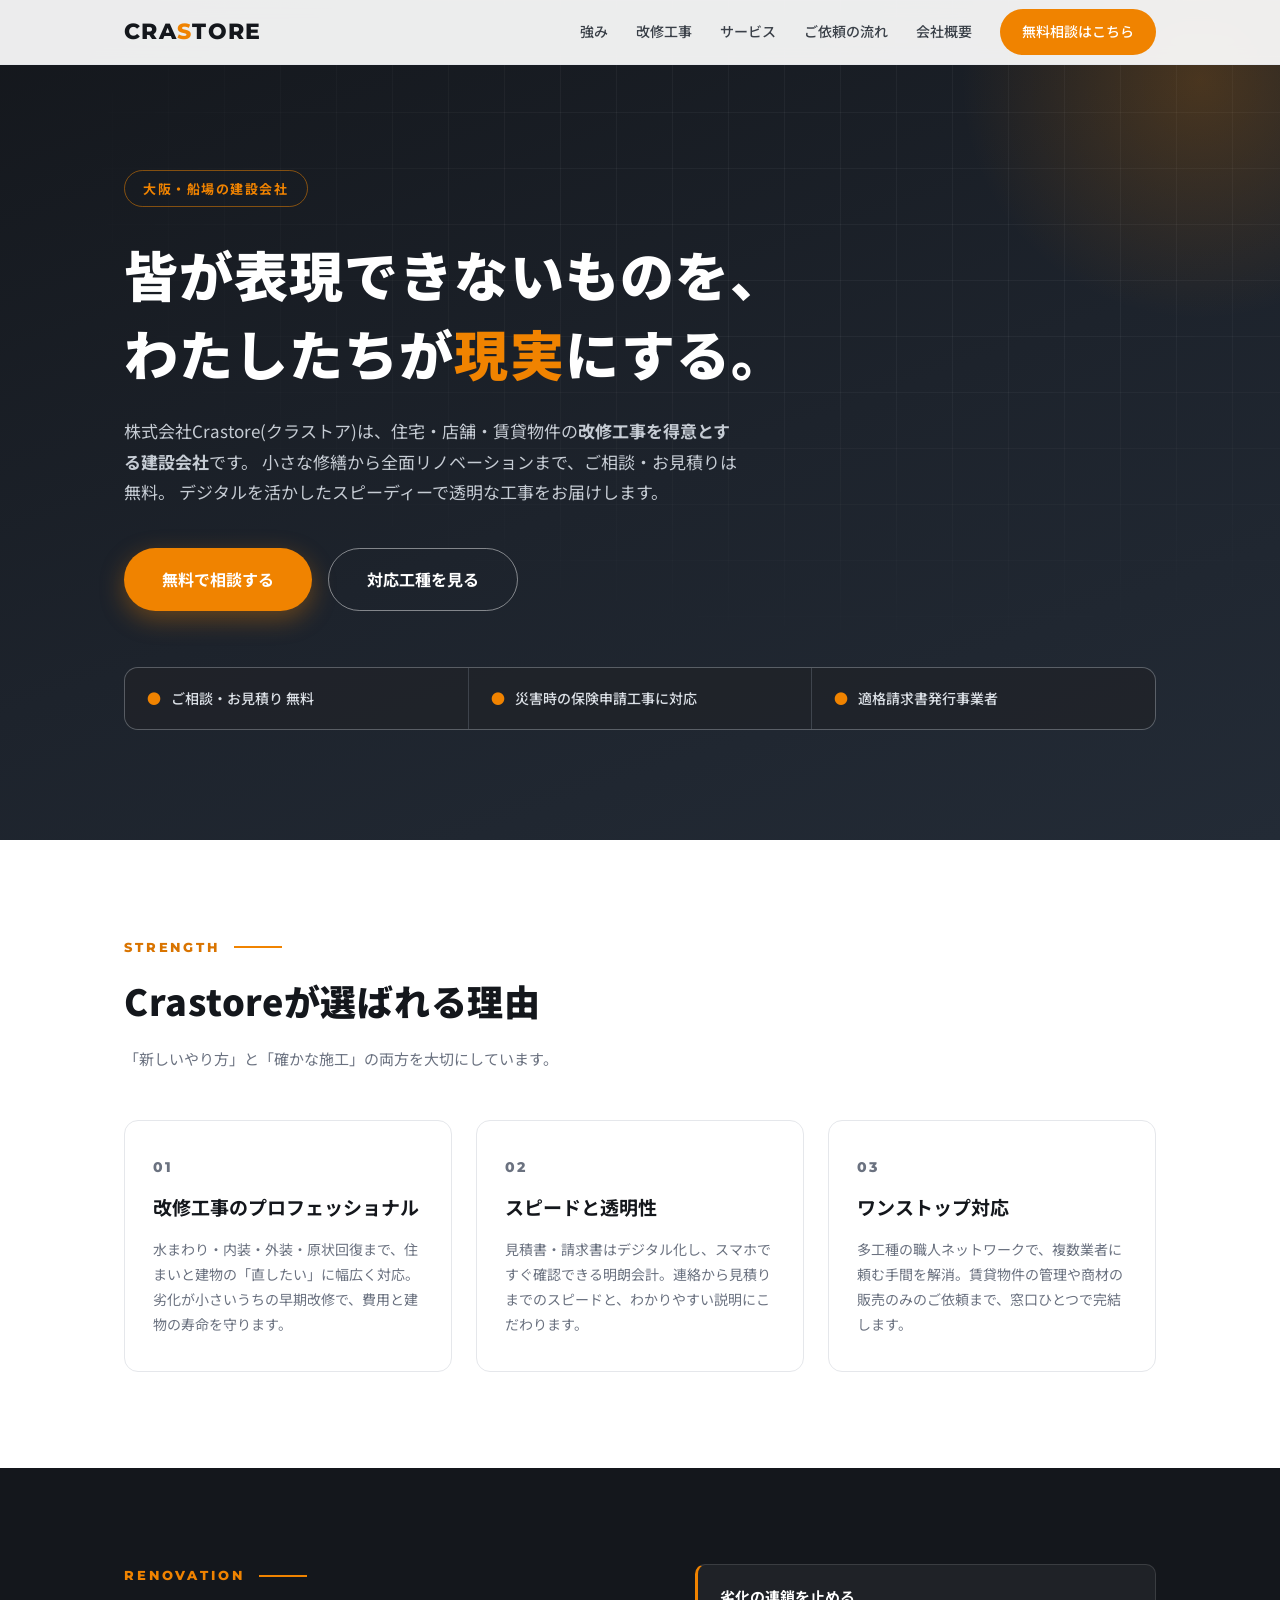
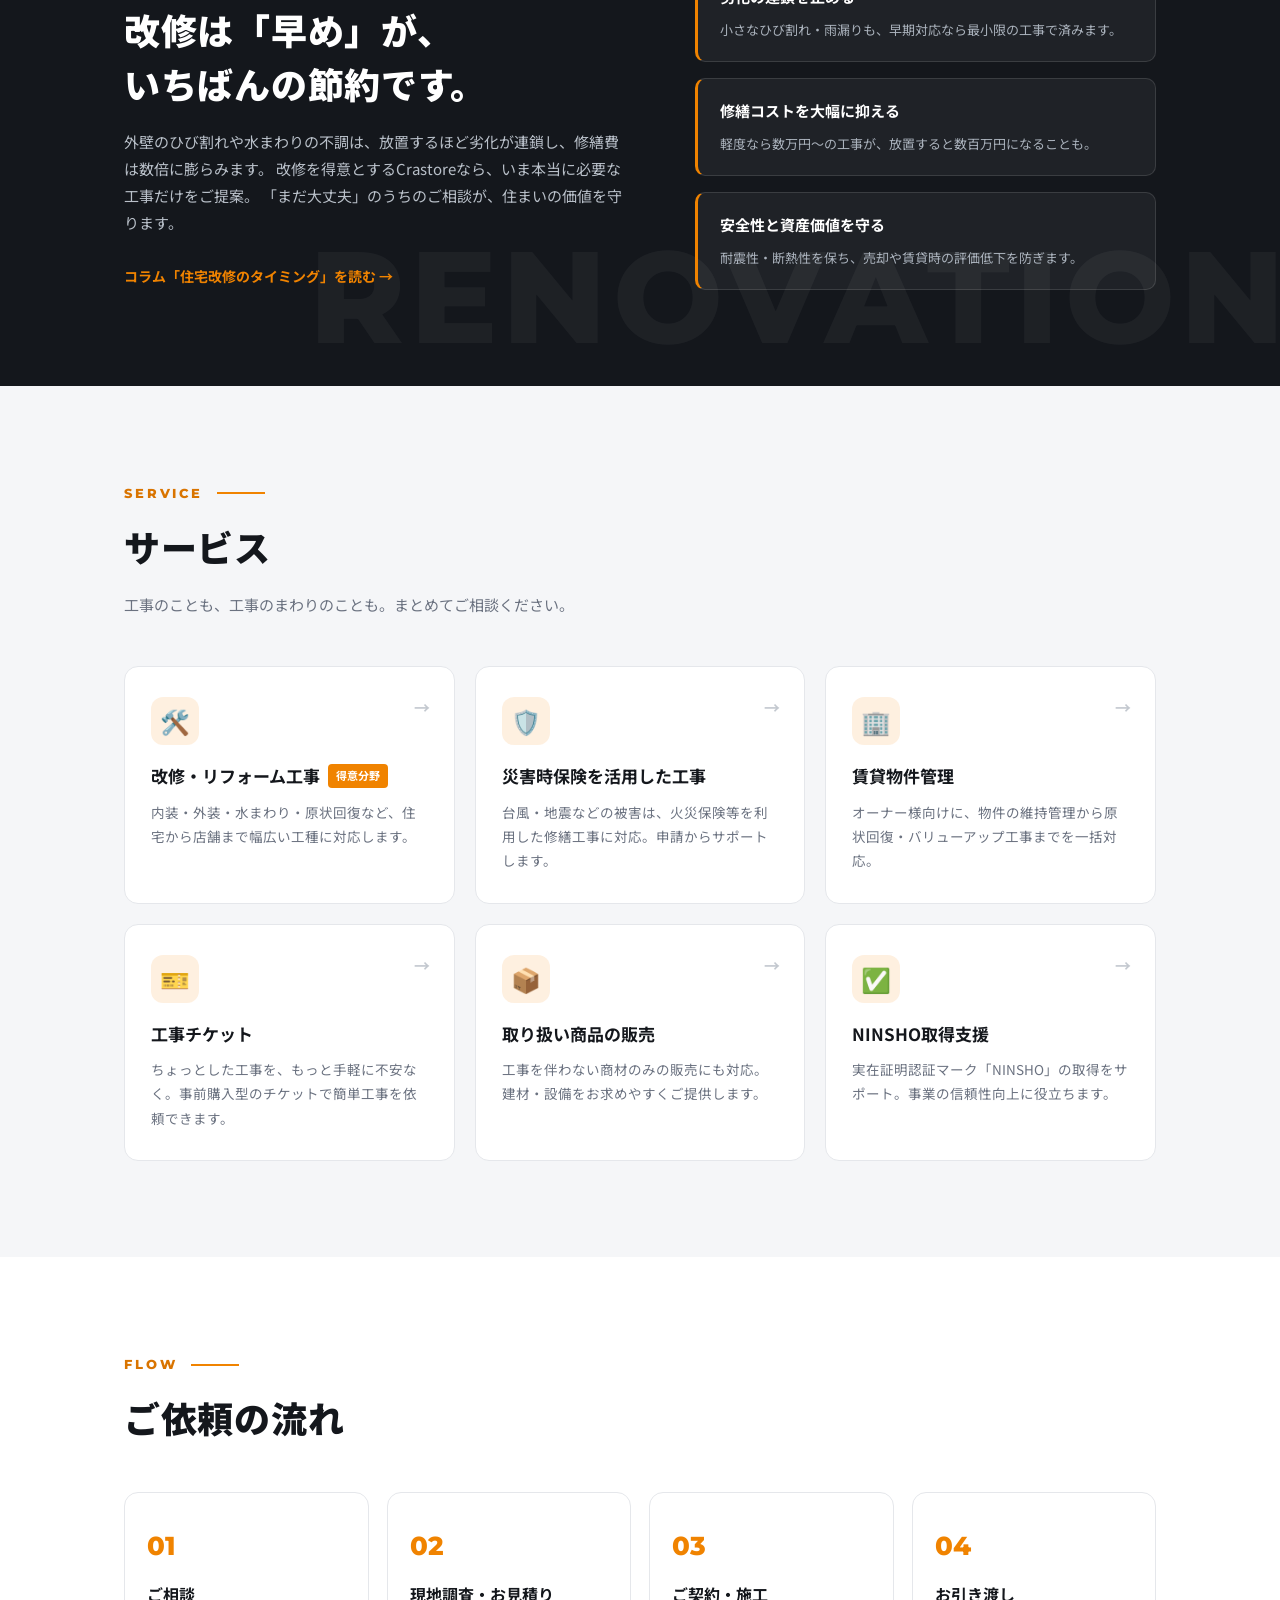
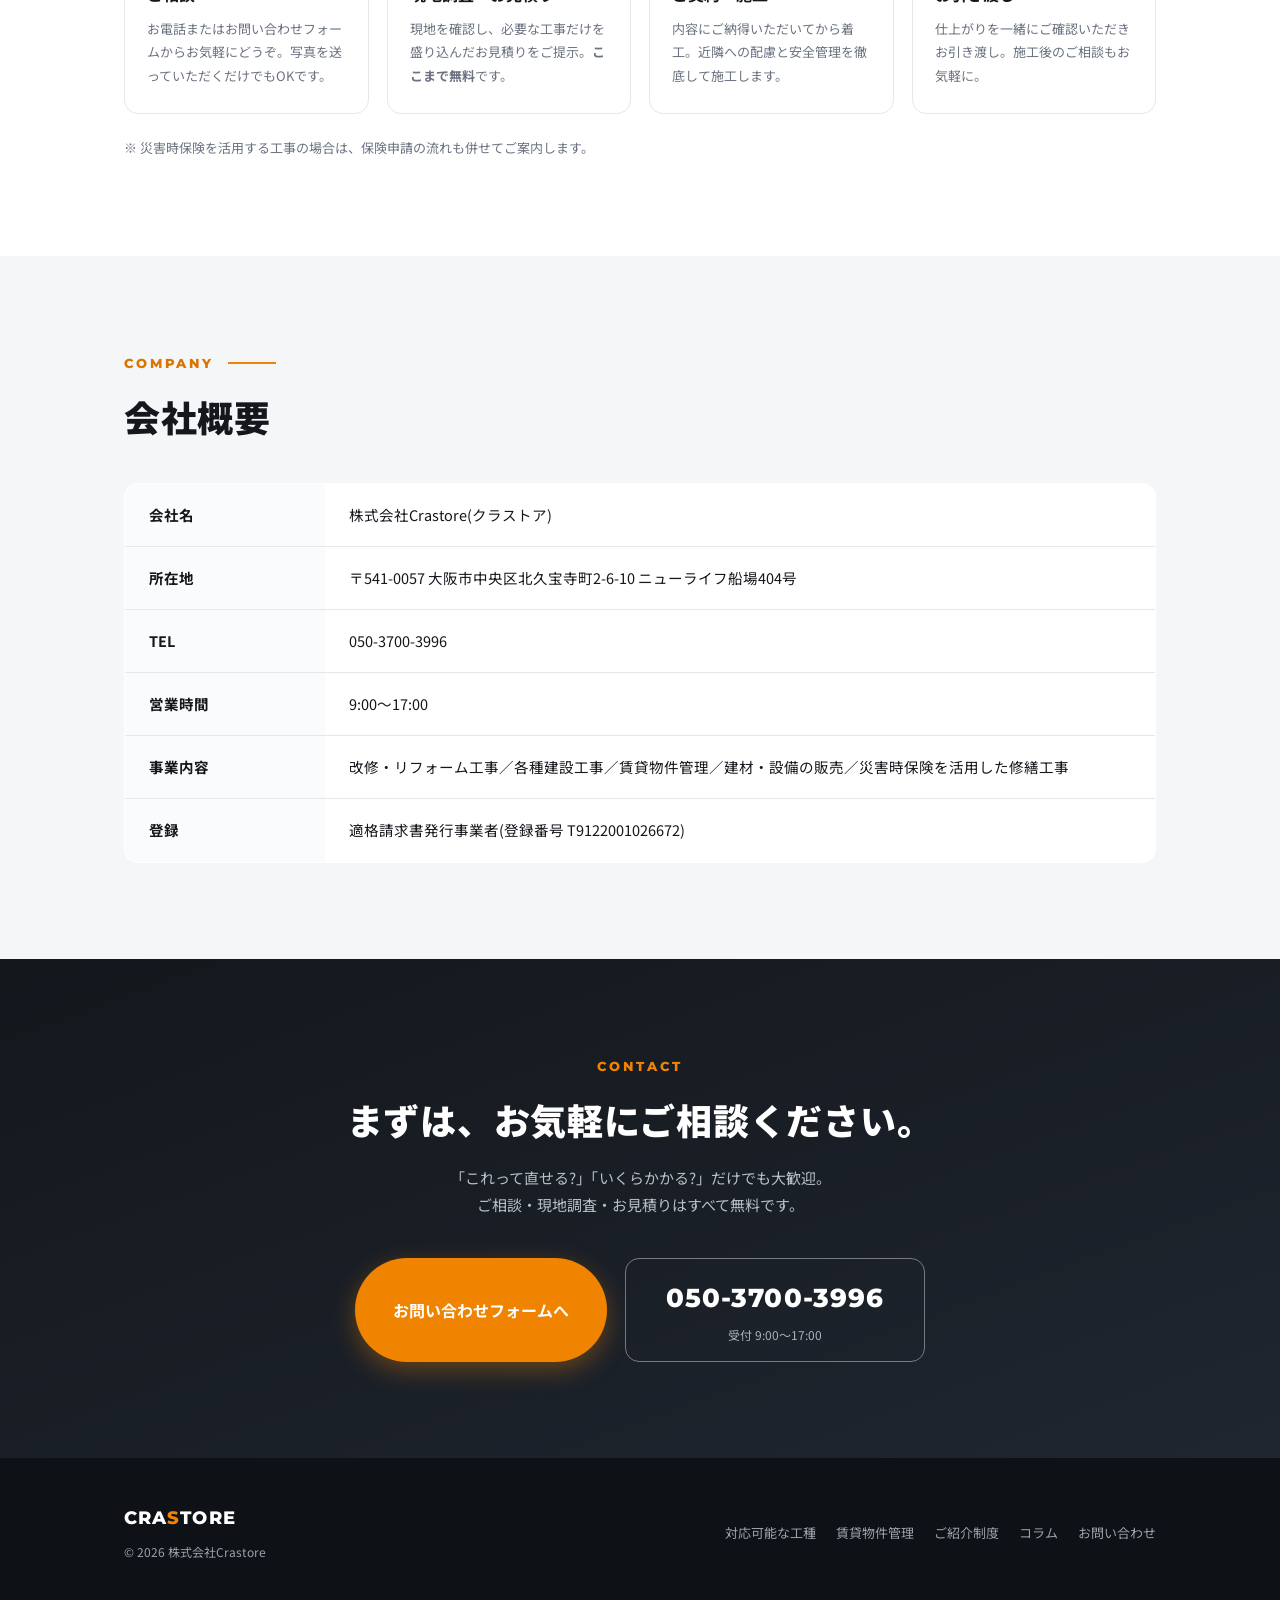
==== site/index.html @ 7a5b4deb "会社サイトの新デザインを追加（site/index.html） 改修工事の訴求を前面に出したシンプルな1ページ構成。 黒×オレンジのブランドカラーで「新しさ×頼り甲斐」を表現。 既存WordPress" ====
<!DOCTYPE html>
<html lang="ja">
<head>
<meta charset="UTF-8">
<meta name="viewport" content="width=device-width, initial-scale=1.0">
<title>株式会社Crastore｜大阪の建設会社・改修工事のプロ</title>
<meta name="description" content="株式会社Crastore(クラストア)は大阪・船場の建設会社。住宅・店舗・賃貸物件の改修工事を得意とし、ご相談・お見積りは無料。災害時保険を活用した工事にも対応します。">
<meta property="og:title" content="株式会社Crastore｜大阪の建設会社・改修工事のプロ">
<meta property="og:description" content="皆が表現できないものを、現実にする。改修工事が得意な大阪の建設会社です。ご相談・お見積り無料。">
<meta property="og:type" content="website">
<link rel="preconnect" href="https://fonts.googleapis.com">
<link rel="preconnect" href="https://fonts.gstatic.com" crossorigin>
<link href="https://fonts.googleapis.com/css2?family=Noto+Sans+JP:wght@400;500;700;900&family=Montserrat:wght@600;800&display=swap" rel="stylesheet">
<style>
:root {
  --ink: #14171c;
  --ink-soft: #3a4048;
  --muted: #6b7280;
  --paper: #ffffff;
  --bg-soft: #f5f6f8;
  --accent: #f08300;
  --accent-deep: #d97400;
  --line: #e5e7eb;
  --radius: 14px;
}
* { box-sizing: border-box; margin: 0; padding: 0; }
html { scroll-behavior: smooth; }
body {
  font-family: "Noto Sans JP", "Hiragino Kaku Gothic ProN", "Yu Gothic", sans-serif;
  color: var(--ink);
  background: var(--paper);
  line-height: 1.8;
  -webkit-font-smoothing: antialiased;
}
img { max-width: 100%; display: block; }
a { color: inherit; text-decoration: none; }
ul { list-style: none; }

.wrap { max-width: 1080px; margin: 0 auto; padding: 0 24px; }

/* ===== logo ===== */
.logotype {
  font-family: "Montserrat", sans-serif;
  font-weight: 800;
  letter-spacing: .06em;
  font-size: 22px;
  color: var(--ink);
  white-space: nowrap;
}
.logotype .s { color: var(--accent); }

/* ===== header ===== */
.header {
  position: fixed; top: 0; left: 0; right: 0; z-index: 100;
  background: rgba(255,255,255,.92);
  backdrop-filter: blur(10px);
  -webkit-backdrop-filter: blur(10px);
  border-bottom: 1px solid var(--line);
}
.header-inner {
  display: flex; align-items: center; justify-content: space-between;
  height: 64px;
}
.gnav { display: flex; align-items: center; gap: 28px; }
.gnav a { font-size: 14px; font-weight: 500; color: var(--ink-soft); transition: color .2s; }
.gnav a:hover { color: var(--accent-deep); }
.btn-cta {
  display: inline-flex; align-items: center; gap: 8px;
  background: var(--accent); color: #fff !important;
  font-weight: 700; font-size: 14px;
  padding: 10px 22px; border-radius: 999px;
  transition: background .2s, transform .2s;
}
.btn-cta:hover { background: var(--accent-deep); transform: translateY(-1px); }
.menu-btn { display: none; }

/* ===== hero ===== */
.hero {
  position: relative;
  background: linear-gradient(160deg, #14171c 0%, #1d232c 55%, #232b36 100%);
  color: #fff;
  padding: 170px 0 110px;
  overflow: hidden;
}
.hero::before {
  content: "";
  position: absolute; inset: 0;
  background-image:
    linear-gradient(rgba(255,255,255,.045) 1px, transparent 1px),
    linear-gradient(90deg, rgba(255,255,255,.045) 1px, transparent 1px);
  background-size: 56px 56px;
  mask-image: radial-gradient(ellipse 90% 80% at 70% 20%, #000 30%, transparent 75%);
  -webkit-mask-image: radial-gradient(ellipse 90% 80% at 70% 20%, #000 30%, transparent 75%);
}
.hero::after {
  content: "";
  position: absolute; right: -180px; top: -180px;
  width: 520px; height: 520px; border-radius: 50%;
  background: radial-gradient(circle, rgba(240,131,0,.22), transparent 65%);
}
.hero-inner { position: relative; z-index: 1; }
.hero-tag {
  display: inline-flex; align-items: center; gap: 10px;
  font-size: 13px; font-weight: 700; letter-spacing: .12em;
  color: var(--accent);
  border: 1px solid rgba(240,131,0,.5);
  border-radius: 999px;
  padding: 6px 18px;
  margin-bottom: 28px;
}
.hero h1 {
  font-size: clamp(26px, 5.4vw, 54px);
  font-weight: 900;
  line-height: 1.45;
  letter-spacing: .02em;
}
.hero h1 .accent { color: var(--accent); }
.hero-lead {
  margin-top: 24px;
  font-size: clamp(14px, 1.7vw, 17px);
  color: #c6ccd4;
  max-width: 620px;
}
.hero-actions { margin-top: 40px; display: flex; flex-wrap: wrap; gap: 16px; }
.btn-primary {
  display: inline-flex; align-items: center; justify-content: center; gap: 10px;
  background: var(--accent); color: #fff;
  font-weight: 700; font-size: 16px;
  padding: 16px 38px; border-radius: 999px;
  box-shadow: 0 8px 24px rgba(240,131,0,.35);
  transition: background .2s, transform .2s;
}
.btn-primary:hover { background: var(--accent-deep); transform: translateY(-2px); }
.btn-ghost {
  display: inline-flex; align-items: center; justify-content: center; gap: 10px;
  color: #fff; font-weight: 700; font-size: 16px;
  padding: 16px 38px; border-radius: 999px;
  border: 1.5px solid rgba(255,255,255,.45);
  transition: border-color .2s, background .2s;
}
.btn-ghost:hover { border-color: #fff; background: rgba(255,255,255,.08); }
.hero-points {
  margin-top: 56px;
  display: grid; grid-template-columns: repeat(3, 1fr); gap: 1px;
  background: rgba(255,255,255,.14);
  border: 1px solid rgba(255,255,255,.14);
  border-radius: var(--radius);
  overflow: hidden;
}
.hero-points li {
  background: rgba(20,23,28,.72);
  padding: 18px 22px;
  font-size: 14px; font-weight: 500; color: #dbe0e6;
  display: flex; align-items: center; gap: 10px;
}
.hero-points .dot { color: var(--accent); font-weight: 900; }

/* ===== sections ===== */
section { padding: 96px 0; }
.sec-label {
  font-family: "Montserrat", sans-serif;
  font-weight: 800; font-size: 13px; letter-spacing: .22em;
  color: var(--accent-deep);
  text-transform: uppercase;
  display: flex; align-items: center; gap: 14px;
}
.sec-label::after { content: ""; width: 48px; height: 2px; background: var(--accent); }
.sec-title {
  font-size: clamp(24px, 3.4vw, 36px);
  font-weight: 900; line-height: 1.5; letter-spacing: .02em;
  margin: 14px 0 18px;
}
.sec-lead { color: var(--muted); max-width: 680px; font-size: 15px; }

/* strengths */
.strengths { background: var(--paper); }
.cards3 {
  margin-top: 48px;
  display: grid; grid-template-columns: repeat(3, 1fr); gap: 24px;
}
.card {
  background: var(--paper);
  border: 1px solid var(--line);
  border-radius: var(--radius);
  padding: 34px 28px;
  transition: box-shadow .25s, transform .25s, border-color .25s;
}
.card:hover {
  box-shadow: 0 16px 40px rgba(20,23,28,.10);
  transform: translateY(-4px);
  border-color: transparent;
}
.card-num {
  font-family: "Montserrat", sans-serif;
  font-weight: 800; font-size: 13px; letter-spacing: .15em;
  color: var(--accent-deep);
}
.card h3 { font-size: 19px; font-weight: 700; margin: 10px 0 12px; }
.card p { font-size: 14px; color: var(--muted); }

/* renovation banner */
.reno {
  background: var(--ink); color: #fff;
  position: relative; overflow: hidden;
}
.reno::before {
  content: "RENOVATION";
  position: absolute; right: -10px; bottom: -28px;
  font-family: "Montserrat", sans-serif; font-weight: 800;
  font-size: clamp(60px, 11vw, 130px); letter-spacing: .04em;
  color: rgba(255,255,255,.045);
  pointer-events: none;
}
.reno .sec-label { color: var(--accent); }
.reno .sec-lead { color: #b9c0c9; }
.reno-grid { display: grid; grid-template-columns: 1.1fr 1fr; gap: 64px; align-items: center; position: relative; z-index: 1; }
.reno-list { display: grid; gap: 16px; }
.reno-list li {
  background: rgba(255,255,255,.05);
  border: 1px solid rgba(255,255,255,.12);
  border-left: 3px solid var(--accent);
  border-radius: 10px;
  padding: 18px 22px;
}
.reno-list strong { display: block; font-size: 15px; margin-bottom: 4px; }
.reno-list span { font-size: 13px; color: #aab2bc; }
.reno-link {
  display: inline-flex; align-items: center; gap: 8px;
  margin-top: 28px; font-size: 14px; font-weight: 700; color: var(--accent);
}
.reno-link:hover { text-decoration: underline; }

/* services */
.services { background: var(--bg-soft); }
.svc-grid {
  margin-top: 48px;
  display: grid; grid-template-columns: repeat(3, 1fr); gap: 20px;
}
.svc {
  position: relative;
  background: var(--paper);
  border-radius: var(--radius);
  padding: 30px 26px;
  border: 1px solid var(--line);
  transition: box-shadow .25s, transform .25s;
  display: block;
}
.svc:hover { box-shadow: 0 14px 36px rgba(20,23,28,.10); transform: translateY(-4px); }
.svc-icon {
  width: 48px; height: 48px; border-radius: 12px;
  background: rgba(240,131,0,.12);
  display: flex; align-items: center; justify-content: center;
  font-size: 24px; margin-bottom: 16px;
}
.svc h3 { font-size: 17px; font-weight: 700; margin-bottom: 8px; display: flex; align-items: center; gap: 8px; flex-wrap: wrap; }
.svc p { font-size: 13.5px; color: var(--muted); }
.svc .arrow {
  position: absolute; top: 26px; right: 24px;
  color: #c3c8cf; font-weight: 700; transition: color .2s, transform .2s;
}
.svc:hover .arrow { color: var(--accent); transform: translateX(3px); }
.badge-main {
  font-size: 11px; font-weight: 700; color: #fff;
  background: var(--accent);
  border-radius: 4px; padding: 2px 8px;
}

/* flow */
.flow-grid {
  margin-top: 48px;
  display: grid; grid-template-columns: repeat(4, 1fr); gap: 18px;
  counter-reset: step;
}
.flow-step {
  position: relative;
  background: var(--paper);
  border: 1px solid var(--line);
  border-radius: var(--radius);
  padding: 30px 22px 26px;
}
.flow-step::before {
  counter-increment: step;
  content: "0" counter(step);
  font-family: "Montserrat", sans-serif;
  font-weight: 800; font-size: 26px;
  color: var(--accent);
  display: block; margin-bottom: 10px;
}
.flow-step h3 { font-size: 16px; font-weight: 700; margin-bottom: 8px; }
.flow-step p { font-size: 13px; color: var(--muted); }
.flow-note { margin-top: 22px; font-size: 13px; color: var(--muted); }

/* company */
.company { background: var(--bg-soft); }
.company-table {
  margin-top: 40px;
  width: 100%;
  border-collapse: collapse;
  background: var(--paper);
  border-radius: var(--radius);
  overflow: hidden;
  border: 1px solid var(--line);
}
.company-table th, .company-table td {
  text-align: left;
  padding: 18px 24px;
  font-size: 14.5px;
  border-bottom: 1px solid var(--line);
  vertical-align: top;
}
.company-table tr:last-child th, .company-table tr:last-child td { border-bottom: none; }
.company-table th { width: 200px; font-weight: 700; background: #fafbfc; white-space: nowrap; }

/* contact */
.contact {
  background: linear-gradient(160deg, #14171c 0%, #1f2630 100%);
  color: #fff; text-align: center;
}
.contact .sec-label { justify-content: center; color: var(--accent); }
.contact .sec-label::after { display: none; }
.contact .sec-lead { margin: 0 auto; color: #b9c0c9; }
.contact-actions { margin-top: 40px; display: flex; justify-content: center; flex-wrap: wrap; gap: 18px; }
.contact-tel {
  display: inline-flex; flex-direction: column; align-items: center; gap: 2px;
  border: 1.5px solid rgba(255,255,255,.4);
  border-radius: var(--radius);
  padding: 16px 40px;
  transition: border-color .2s, background .2s;
}
.contact-tel:hover { border-color: #fff; background: rgba(255,255,255,.06); }
.contact-tel .num { font-family: "Montserrat", sans-serif; font-weight: 800; font-size: 26px; letter-spacing: .04em; }
.contact-tel .hours { font-size: 12px; color: #aab2bc; }

/* footer */
.footer { background: #0e1115; color: #9aa2ac; padding: 44px 0; }
.footer-inner { display: flex; align-items: center; justify-content: space-between; flex-wrap: wrap; gap: 20px; }
.footer .logotype { color: #fff; font-size: 18px; }
.footer-nav { display: flex; flex-wrap: wrap; gap: 20px; font-size: 13px; }
.footer-nav a:hover { color: #fff; }
.footer-copy { font-size: 12px; margin-top: 6px; }

/* reveal animation */
.reveal { opacity: 0; transform: translateY(24px); transition: opacity .7s ease, transform .7s ease; }
.reveal.on { opacity: 1; transform: none; }

/* ===== responsive ===== */
@media (max-width: 880px) {
  .gnav {
    position: fixed; top: 64px; left: 0; right: 0;
    background: #fff;
    flex-direction: column; align-items: stretch; gap: 0;
    border-bottom: 1px solid var(--line);
    box-shadow: 0 20px 40px rgba(20,23,28,.12);
    display: none;
  }
  .gnav.open { display: flex; }
  .gnav a { padding: 16px 24px; border-top: 1px solid var(--line); font-size: 15px; }
  .gnav .btn-cta { margin: 16px 24px; justify-content: center; border-radius: 10px; }
  .menu-btn {
    display: flex; flex-direction: column; justify-content: center; gap: 5px;
    width: 44px; height: 44px; padding: 10px;
    background: none; border: none; cursor: pointer;
  }
  .menu-btn span { height: 2px; background: var(--ink); border-radius: 2px; transition: transform .25s, opacity .25s; }
  .menu-btn.open span:nth-child(1) { transform: translateY(7px) rotate(45deg); }
  .menu-btn.open span:nth-child(2) { opacity: 0; }
  .menu-btn.open span:nth-child(3) { transform: translateY(-7px) rotate(-45deg); }

  .hero { padding: 130px 0 80px; }
  .hero-points { grid-template-columns: 1fr; }
  section { padding: 72px 0; }
  .cards3, .svc-grid { grid-template-columns: 1fr; }
  .reno-grid { grid-template-columns: 1fr; gap: 40px; }
  .flow-grid { grid-template-columns: 1fr 1fr; }
  .company-table th { width: 120px; }
  .footer-inner { flex-direction: column; align-items: flex-start; }
}
@media (max-width: 480px) {
  .flow-grid { grid-template-columns: 1fr; }
  .hero-actions .btn-primary, .hero-actions .btn-ghost { width: 100%; }
}
</style>
</head>
<body>

<header class="header">
  <div class="wrap header-inner">
    <a href="#" class="logotype" aria-label="株式会社Crastore">CRA<span class="s">S</span>TORE</a>
    <button class="menu-btn" id="menuBtn" aria-label="メニュー"><span></span><span></span><span></span></button>
    <nav class="gnav" id="gnav">
      <a href="#strength">強み</a>
      <a href="#renovation">改修工事</a>
      <a href="#service">サービス</a>
      <a href="#flow">ご依頼の流れ</a>
      <a href="#company">会社概要</a>
      <a class="btn-cta" href="https://crastore.xyz/?page_id=3">無料相談はこちら</a>
    </nav>
  </div>
</header>

<main>

  <!-- Hero -->
  <section class="hero">
    <div class="wrap hero-inner">
      <p class="hero-tag">大阪・船場の建設会社</p>
      <h1>皆が表現できないものを、<br>わたしたちが<span class="accent">現実</span>にする。</h1>
      <p class="hero-lead">
        株式会社Crastore(クラストア)は、住宅・店舗・賃貸物件の<strong>改修工事を得意とする建設会社</strong>です。
        小さな修繕から全面リノベーションまで、ご相談・お見積りは無料。
        デジタルを活かしたスピーディーで透明な工事をお届けします。
      </p>
      <div class="hero-actions">
        <a class="btn-primary" href="https://crastore.xyz/?page_id=3">無料で相談する</a>
        <a class="btn-ghost" href="https://crastore.xyz/?page_id=32">対応工種を見る</a>
      </div>
      <ul class="hero-points">
        <li><span class="dot">●</span>ご相談・お見積り 無料</li>
        <li><span class="dot">●</span>災害時の保険申請工事に対応</li>
        <li><span class="dot">●</span>適格請求書発行事業者</li>
      </ul>
    </div>
  </section>

  <!-- Strengths -->
  <section class="strengths" id="strength">
    <div class="wrap">
      <p class="sec-label">Strength</p>
      <h2 class="sec-title">Crastoreが選ばれる理由</h2>
      <p class="sec-lead">「新しいやり方」と「確かな施工」の両方を大切にしています。</p>
      <div class="cards3">
        <div class="card reveal">
          <p class="card-num">01</p>
          <h3>改修工事のプロフェッショナル</h3>
          <p>水まわり・内装・外装・原状回復まで、住まいと建物の「直したい」に幅広く対応。劣化が小さいうちの早期改修で、費用と建物の寿命を守ります。</p>
        </div>
        <div class="card reveal">
          <p class="card-num">02</p>
          <h3>スピードと透明性</h3>
          <p>見積書・請求書はデジタル化し、スマホですぐ確認できる明朗会計。連絡から見積りまでのスピードと、わかりやすい説明にこだわります。</p>
        </div>
        <div class="card reveal">
          <p class="card-num">03</p>
          <h3>ワンストップ対応</h3>
          <p>多工種の職人ネットワークで、複数業者に頼む手間を解消。賃貸物件の管理や商材の販売のみのご依頼まで、窓口ひとつで完結します。</p>
        </div>
      </div>
    </div>
  </section>

  <!-- Renovation -->
  <section class="reno" id="renovation">
    <div class="wrap reno-grid">
      <div class="reveal">
        <p class="sec-label">Renovation</p>
        <h2 class="sec-title">改修は「早め」が、<br>いちばんの節約です。</h2>
        <p class="sec-lead">
          外壁のひび割れや水まわりの不調は、放置するほど劣化が連鎖し、修繕費は数倍に膨らみます。
          改修を得意とするCrastoreなら、いま本当に必要な工事だけをご提案。
          「まだ大丈夫」のうちのご相談が、住まいの価値を守ります。
        </p>
        <a class="reno-link" href="https://crastore.xyz/?p=366">コラム「住宅改修のタイミング」を読む →</a>
      </div>
      <ul class="reno-list reveal">
        <li><strong>劣化の連鎖を止める</strong><span>小さなひび割れ・雨漏りも、早期対応なら最小限の工事で済みます。</span></li>
        <li><strong>修繕コストを大幅に抑える</strong><span>軽度なら数万円〜の工事が、放置すると数百万円になることも。</span></li>
        <li><strong>安全性と資産価値を守る</strong><span>耐震性・断熱性を保ち、売却や賃貸時の評価低下を防ぎます。</span></li>
      </ul>
    </div>
  </section>

  <!-- Services -->
  <section class="services" id="service">
    <div class="wrap">
      <p class="sec-label">Service</p>
      <h2 class="sec-title">サービス</h2>
      <p class="sec-lead">工事のことも、工事のまわりのことも。まとめてご相談ください。</p>
      <div class="svc-grid">
        <a class="svc reveal" href="https://crastore.xyz/?page_id=32">
          <span class="arrow">→</span>
          <div class="svc-icon">🛠️</div>
          <h3>改修・リフォーム工事 <span class="badge-main">得意分野</span></h3>
          <p>内装・外装・水まわり・原状回復など、住宅から店舗まで幅広い工種に対応します。</p>
        </a>
        <a class="svc reveal" href="https://crastore.xyz/?page_id=169">
          <span class="arrow">→</span>
          <div class="svc-icon">🛡️</div>
          <h3>災害時保険を活用した工事</h3>
          <p>台風・地震などの被害は、火災保険等を利用した修繕工事に対応。申請からサポートします。</p>
        </a>
        <a class="svc reveal" href="https://crastore.xyz/?page_id=143">
          <span class="arrow">→</span>
          <div class="svc-icon">🏢</div>
          <h3>賃貸物件管理</h3>
          <p>オーナー様向けに、物件の維持管理から原状回復・バリューアップ工事までを一括対応。</p>
        </a>
        <a class="svc reveal" href="https://crastore.xyz/?page_id=160">
          <span class="arrow">→</span>
          <div class="svc-icon">🎫</div>
          <h3>工事チケット</h3>
          <p>ちょっとした工事を、もっと手軽に不安なく。事前購入型のチケットで簡単工事を依頼できます。</p>
        </a>
        <a class="svc reveal" href="https://crastore.xyz/?page_id=166">
          <span class="arrow">→</span>
          <div class="svc-icon">📦</div>
          <h3>取り扱い商品の販売</h3>
          <p>工事を伴わない商材のみの販売にも対応。建材・設備をお求めやすくご提供します。</p>
        </a>
        <a class="svc reveal" href="https://crastore.xyz/?page_id=400">
          <span class="arrow">→</span>
          <div class="svc-icon">✅</div>
          <h3>NINSHO取得支援</h3>
          <p>実在証明認証マーク「NINSHO」の取得をサポート。事業の信頼性向上に役立ちます。</p>
        </a>
      </div>
    </div>
  </section>

  <!-- Flow -->
  <section id="flow">
    <div class="wrap">
      <p class="sec-label">Flow</p>
      <h2 class="sec-title">ご依頼の流れ</h2>
      <div class="flow-grid">
        <div class="flow-step reveal">
          <h3>ご相談</h3>
          <p>お電話またはお問い合わせフォームからお気軽にどうぞ。写真を送っていただくだけでもOKです。</p>
        </div>
        <div class="flow-step reveal">
          <h3>現地調査・お見積り</h3>
          <p>現地を確認し、必要な工事だけを盛り込んだお見積りをご提示。<strong>ここまで無料</strong>です。</p>
        </div>
        <div class="flow-step reveal">
          <h3>ご契約・施工</h3>
          <p>内容にご納得いただいてから着工。近隣への配慮と安全管理を徹底して施工します。</p>
        </div>
        <div class="flow-step reveal">
          <h3>お引き渡し</h3>
          <p>仕上がりを一緒にご確認いただきお引き渡し。施工後のご相談もお気軽に。</p>
        </div>
      </div>
      <p class="flow-note">※ 災害時保険を活用する工事の場合は、保険申請の流れも併せてご案内します。</p>
    </div>
  </section>

  <!-- Company -->
  <section class="company" id="company">
    <div class="wrap">
      <p class="sec-label">Company</p>
      <h2 class="sec-title">会社概要</h2>
      <table class="company-table reveal">
        <tr><th>会社名</th><td>株式会社Crastore(クラストア)</td></tr>
        <tr><th>所在地</th><td>〒541-0057 大阪市中央区北久宝寺町2-6-10 ニューライフ船場404号</td></tr>
        <tr><th>TEL</th><td><a href="tel:05037003996">050-3700-3996</a></td></tr>
        <tr><th>営業時間</th><td>9:00〜17:00</td></tr>
        <tr><th>事業内容</th><td>改修・リフォーム工事／各種建設工事／賃貸物件管理／建材・設備の販売／災害時保険を活用した修繕工事</td></tr>
        <tr><th>登録</th><td>適格請求書発行事業者(登録番号 T9122001026672)</td></tr>
      </table>
    </div>
  </section>

  <!-- Contact -->
  <section class="contact" id="contact">
    <div class="wrap">
      <p class="sec-label">Contact</p>
      <h2 class="sec-title">まずは、お気軽にご相談ください。</h2>
      <p class="sec-lead">「これって直せる?」「いくらかかる?」だけでも大歓迎。<br>ご相談・現地調査・お見積りはすべて無料です。</p>
      <div class="contact-actions">
        <a class="btn-primary" href="https://crastore.xyz/?page_id=3">お問い合わせフォームへ</a>
        <a class="contact-tel" href="tel:05037003996">
          <span class="num">050-3700-3996</span>
          <span class="hours">受付 9:00〜17:00</span>
        </a>
      </div>
    </div>
  </section>

</main>

<footer class="footer">
  <div class="wrap footer-inner">
    <div>
      <p class="logotype">CRA<span class="s">S</span>TORE</p>
      <p class="footer-copy">&copy; 2026 株式会社Crastore</p>
    </div>
    <nav class="footer-nav">
      <a href="https://crastore.xyz/?page_id=32">対応可能な工種</a>
      <a href="https://crastore.xyz/?page_id=143">賃貸物件管理</a>
      <a href="https://crastore.xyz/?page_id=418">ご紹介制度</a>
      <a href="https://crastore.xyz/?p=366">コラム</a>
      <a href="https://crastore.xyz/?page_id=3">お問い合わせ</a>
    </nav>
  </div>
</footer>

<script>
// mobile menu
var menuBtn = document.getElementById('menuBtn');
var gnav = document.getElementById('gnav');
menuBtn.addEventListener('click', function () {
  menuBtn.classList.toggle('open');
  gnav.classList.toggle('open');
});
gnav.addEventListener('click', function (e) {
  if (e.target.tagName === 'A') {
    menuBtn.classList.remove('open');
    gnav.classList.remove('open');
  }
});

// scroll reveal
var io = new IntersectionObserver(function (entries) {
  entries.forEach(function (en) {
    if (en.isIntersecting) { en.target.classList.add('on'); io.unobserve(en.target); }
  });
}, { threshold: 0.15 });
document.querySelectorAll('.reveal').forEach(function (el) { io.observe(el); });
</script>

</body>
</html>
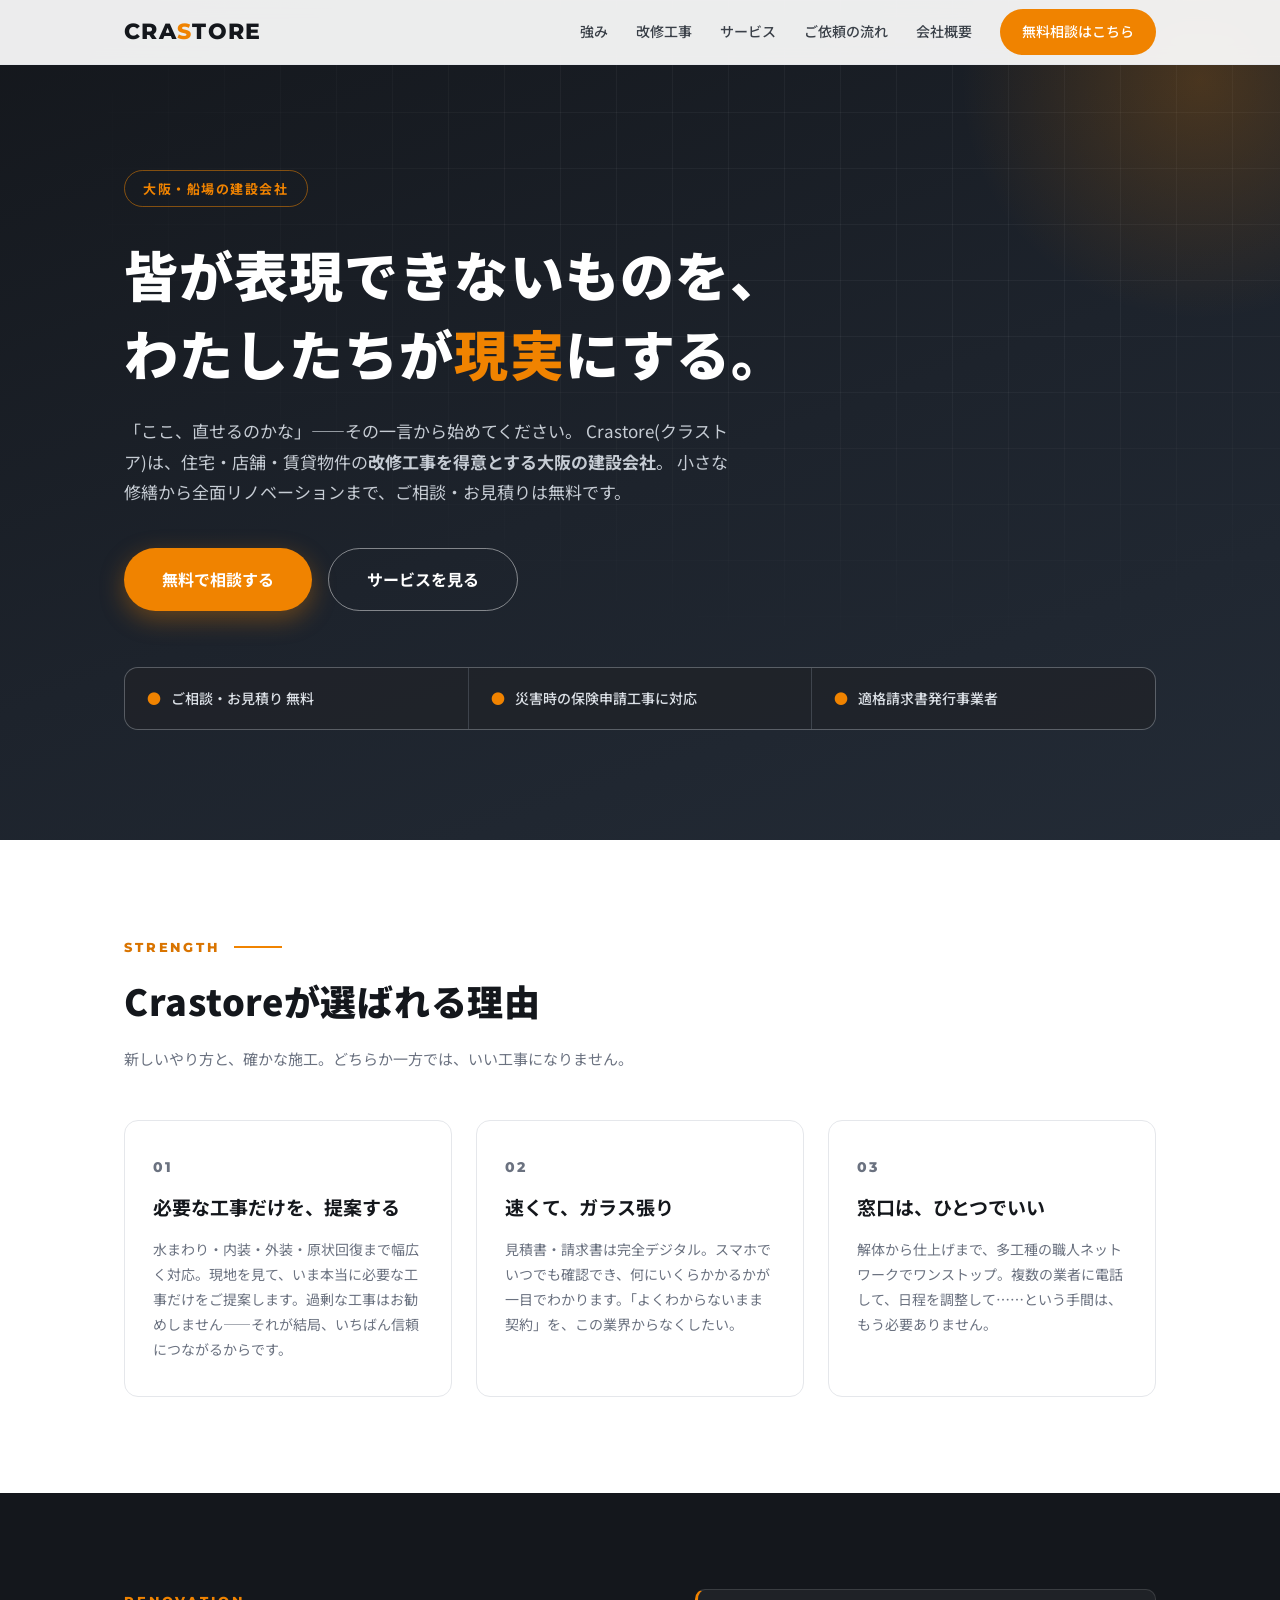
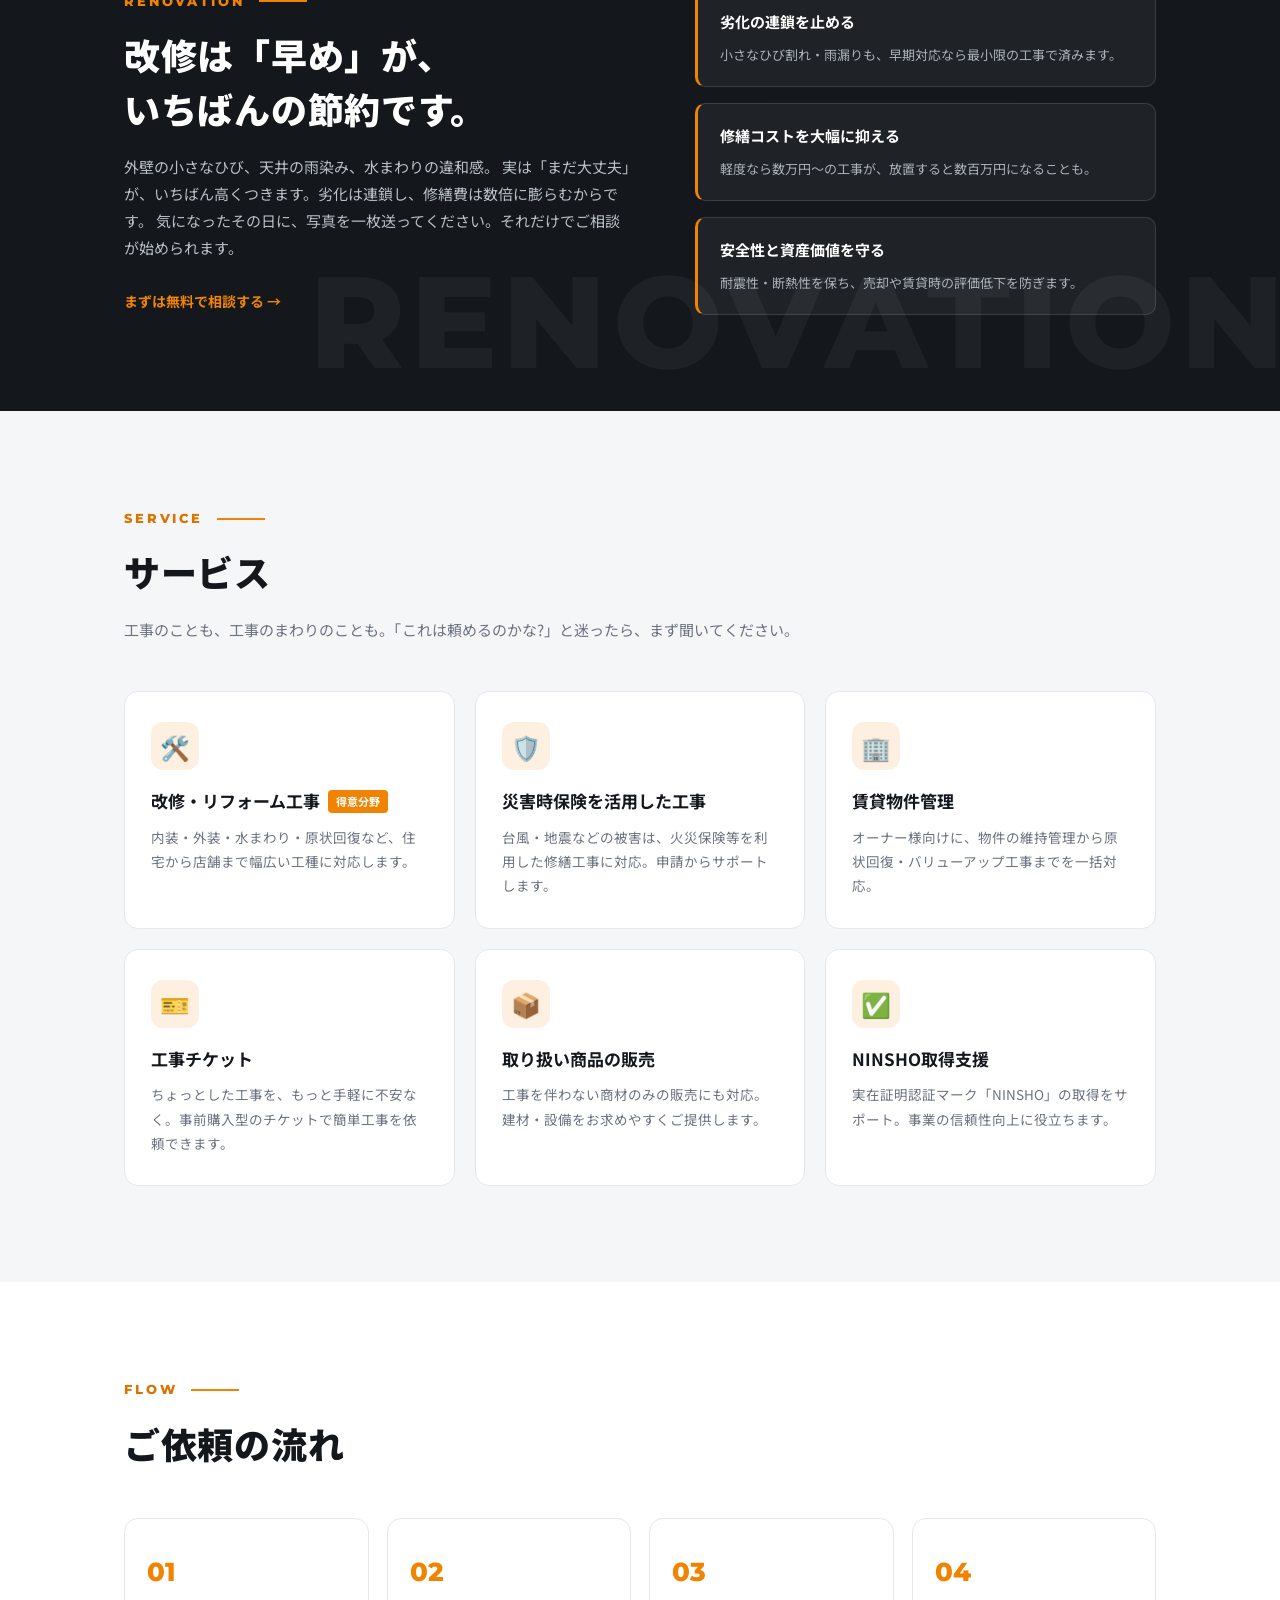
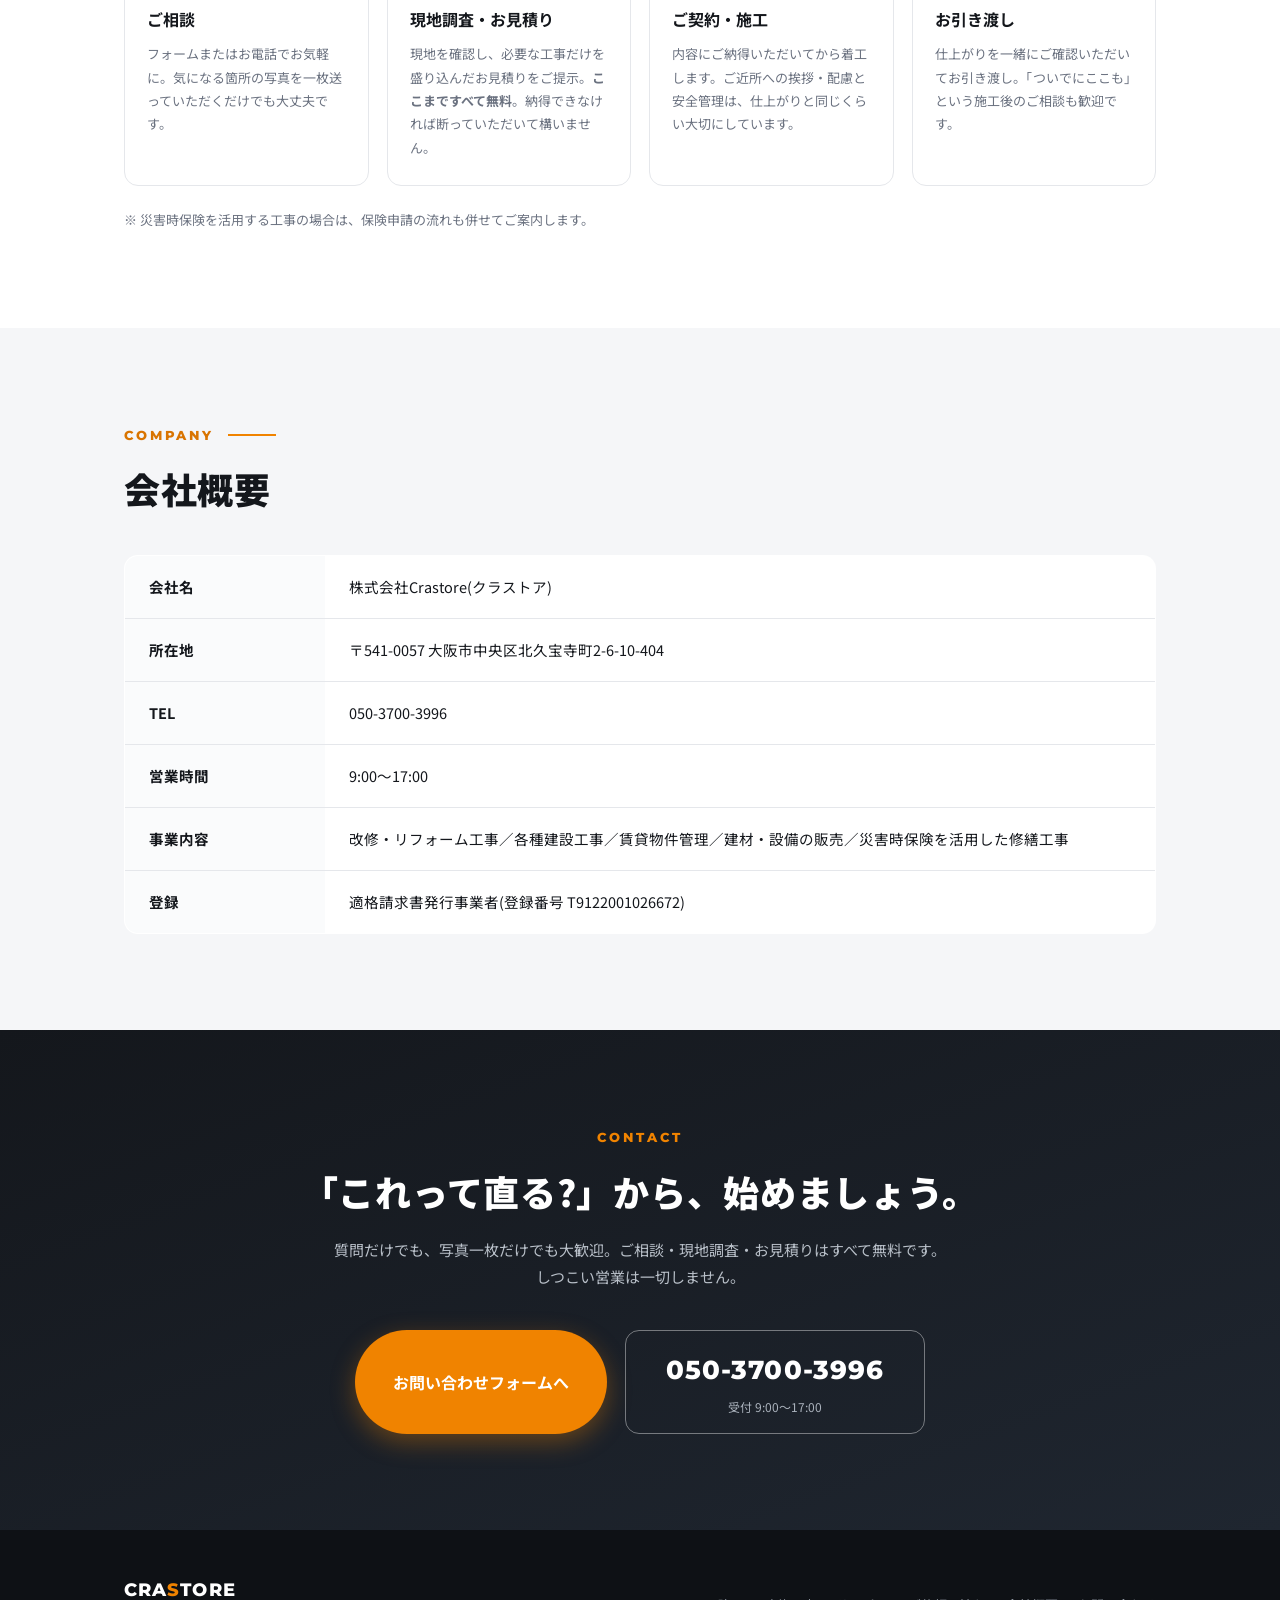
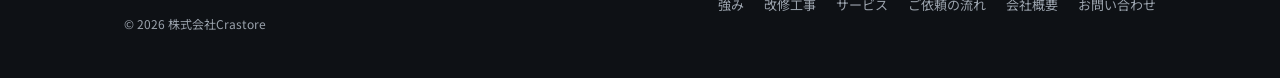
==== commit 598cfa80: "コピー全面リライト(強み・改修・流れ・Contact)＋index.htmlをwordpress.htmlと同期" ====
--- a/site/index.html
+++ b/site/index.html
@@ -393,7 +393,7 @@
       <a href="#service">サービス</a>
       <a href="#flow">ご依頼の流れ</a>
       <a href="#company">会社概要</a>
-      <a class="btn-cta" href="https://crastore.xyz/?page_id=3">無料相談はこちら</a>
+      <a class="btn-cta" href="https://docs.google.com/forms/d/e/1FAIpQLSdBUp0AiToCTNpuIc2SUtL-OgPQmXUOQzQvQeFdxQH2OiliqA/viewform" target="_blank" rel="noopener">無料相談はこちら</a>
     </nav>
   </div>
 </header>
@@ -406,13 +406,13 @@
       <p class="hero-tag">大阪・船場の建設会社</p>
       <h1>皆が表現できないものを、<br>わたしたちが<span class="accent">現実</span>にする。</h1>
       <p class="hero-lead">
-        株式会社Crastore(クラストア)は、住宅・店舗・賃貸物件の<strong>改修工事を得意とする建設会社</strong>です。
-        小さな修繕から全面リノベーションまで、ご相談・お見積りは無料。
-        デジタルを活かしたスピーディーで透明な工事をお届けします。
+        「ここ、直せるのかな」——その一言から始めてください。
+        Crastore(クラストア)は、住宅・店舗・賃貸物件の<strong>改修工事を得意とする大阪の建設会社</strong>。
+        小さな修繕から全面リノベーションまで、ご相談・お見積りは無料です。
       </p>
       <div class="hero-actions">
-        <a class="btn-primary" href="https://crastore.xyz/?page_id=3">無料で相談する</a>
-        <a class="btn-ghost" href="https://crastore.xyz/?page_id=32">対応工種を見る</a>
+        <a class="btn-primary" href="https://docs.google.com/forms/d/e/1FAIpQLSdBUp0AiToCTNpuIc2SUtL-OgPQmXUOQzQvQeFdxQH2OiliqA/viewform" target="_blank" rel="noopener">無料で相談する</a>
+        <a class="btn-ghost" href="#service">サービスを見る</a>
       </div>
       <ul class="hero-points">
         <li><span class="dot">●</span>ご相談・お見積り 無料</li>
@@ -427,22 +427,22 @@
     <div class="wrap">
       <p class="sec-label">Strength</p>
       <h2 class="sec-title">Crastoreが選ばれる理由</h2>
-      <p class="sec-lead">「新しいやり方」と「確かな施工」の両方を大切にしています。</p>
+      <p class="sec-lead">新しいやり方と、確かな施工。どちらか一方では、いい工事になりません。</p>
       <div class="cards3">
         <div class="card reveal">
           <p class="card-num">01</p>
-          <h3>改修工事のプロフェッショナル</h3>
-          <p>水まわり・内装・外装・原状回復まで、住まいと建物の「直したい」に幅広く対応。劣化が小さいうちの早期改修で、費用と建物の寿命を守ります。</p>
+          <h3>必要な工事だけを、提案する</h3>
+          <p>水まわり・内装・外装・原状回復まで幅広く対応。現地を見て、いま本当に必要な工事だけをご提案します。過剰な工事はお勧めしません——それが結局、いちばん信頼につながるからです。</p>
         </div>
         <div class="card reveal">
           <p class="card-num">02</p>
-          <h3>スピードと透明性</h3>
-          <p>見積書・請求書はデジタル化し、スマホですぐ確認できる明朗会計。連絡から見積りまでのスピードと、わかりやすい説明にこだわります。</p>
+          <h3>速くて、ガラス張り</h3>
+          <p>見積書・請求書は完全デジタル。スマホでいつでも確認でき、何にいくらかかるかが一目でわかります。「よくわからないまま契約」を、この業界からなくしたい。</p>
         </div>
         <div class="card reveal">
           <p class="card-num">03</p>
-          <h3>ワンストップ対応</h3>
-          <p>多工種の職人ネットワークで、複数業者に頼む手間を解消。賃貸物件の管理や商材の販売のみのご依頼まで、窓口ひとつで完結します。</p>
+          <h3>窓口は、ひとつでいい</h3>
+          <p>解体から仕上げまで、多工種の職人ネットワークでワンストップ。複数の業者に電話して、日程を調整して……という手間は、もう必要ありません。</p>
         </div>
       </div>
     </div>
@@ -455,11 +455,11 @@
         <p class="sec-label">Renovation</p>
         <h2 class="sec-title">改修は「早め」が、<br>いちばんの節約です。</h2>
         <p class="sec-lead">
-          外壁のひび割れや水まわりの不調は、放置するほど劣化が連鎖し、修繕費は数倍に膨らみます。
-          改修を得意とするCrastoreなら、いま本当に必要な工事だけをご提案。
-          「まだ大丈夫」のうちのご相談が、住まいの価値を守ります。
+          外壁の小さなひび、天井の雨染み、水まわりの違和感。
+          実は「まだ大丈夫」が、いちばん高くつきます。劣化は連鎖し、修繕費は数倍に膨らむからです。
+          気になったその日に、写真を一枚送ってください。それだけでご相談が始められます。
         </p>
-        <a class="reno-link" href="https://crastore.xyz/?p=366">コラム「住宅改修のタイミング」を読む →</a>
+        <a class="reno-link" href="https://docs.google.com/forms/d/e/1FAIpQLSdBUp0AiToCTNpuIc2SUtL-OgPQmXUOQzQvQeFdxQH2OiliqA/viewform" target="_blank" rel="noopener">まずは無料で相談する →</a>
       </div>
       <ul class="reno-list reveal">
         <li><strong>劣化の連鎖を止める</strong><span>小さなひび割れ・雨漏りも、早期対応なら最小限の工事で済みます。</span></li>
@@ -474,44 +474,38 @@
     <div class="wrap">
       <p class="sec-label">Service</p>
       <h2 class="sec-title">サービス</h2>
-      <p class="sec-lead">工事のことも、工事のまわりのことも。まとめてご相談ください。</p>
+      <p class="sec-lead">工事のことも、工事のまわりのことも。「これは頼めるのかな?」と迷ったら、まず聞いてください。</p>
       <div class="svc-grid">
-        <a class="svc reveal" href="https://crastore.xyz/?page_id=32">
-          <span class="arrow">→</span>
+        <div class="svc reveal">
           <div class="svc-icon">🛠️</div>
           <h3>改修・リフォーム工事 <span class="badge-main">得意分野</span></h3>
           <p>内装・外装・水まわり・原状回復など、住宅から店舗まで幅広い工種に対応します。</p>
-        </a>
-        <a class="svc reveal" href="https://crastore.xyz/?page_id=169">
-          <span class="arrow">→</span>
+        </div>
+        <div class="svc reveal">
           <div class="svc-icon">🛡️</div>
           <h3>災害時保険を活用した工事</h3>
           <p>台風・地震などの被害は、火災保険等を利用した修繕工事に対応。申請からサポートします。</p>
-        </a>
-        <a class="svc reveal" href="https://crastore.xyz/?page_id=143">
-          <span class="arrow">→</span>
+        </div>
+        <div class="svc reveal">
           <div class="svc-icon">🏢</div>
           <h3>賃貸物件管理</h3>
           <p>オーナー様向けに、物件の維持管理から原状回復・バリューアップ工事までを一括対応。</p>
-        </a>
-        <a class="svc reveal" href="https://crastore.xyz/?page_id=160">
-          <span class="arrow">→</span>
+        </div>
+        <div class="svc reveal">
           <div class="svc-icon">🎫</div>
           <h3>工事チケット</h3>
           <p>ちょっとした工事を、もっと手軽に不安なく。事前購入型のチケットで簡単工事を依頼できます。</p>
-        </a>
-        <a class="svc reveal" href="https://crastore.xyz/?page_id=166">
-          <span class="arrow">→</span>
+        </div>
+        <div class="svc reveal">
           <div class="svc-icon">📦</div>
           <h3>取り扱い商品の販売</h3>
           <p>工事を伴わない商材のみの販売にも対応。建材・設備をお求めやすくご提供します。</p>
-        </a>
-        <a class="svc reveal" href="https://crastore.xyz/?page_id=400">
-          <span class="arrow">→</span>
+        </div>
+        <div class="svc reveal">
           <div class="svc-icon">✅</div>
           <h3>NINSHO取得支援</h3>
           <p>実在証明認証マーク「NINSHO」の取得をサポート。事業の信頼性向上に役立ちます。</p>
-        </a>
+        </div>
       </div>
     </div>
   </section>
@@ -524,19 +518,19 @@
       <div class="flow-grid">
         <div class="flow-step reveal">
           <h3>ご相談</h3>
-          <p>お電話またはお問い合わせフォームからお気軽にどうぞ。写真を送っていただくだけでもOKです。</p>
+          <p>フォームまたはお電話でお気軽に。気になる箇所の写真を一枚送っていただくだけでも大丈夫です。</p>
         </div>
         <div class="flow-step reveal">
           <h3>現地調査・お見積り</h3>
-          <p>現地を確認し、必要な工事だけを盛り込んだお見積りをご提示。<strong>ここまで無料</strong>です。</p>
+          <p>現地を確認し、必要な工事だけを盛り込んだお見積りをご提示。<strong>ここまですべて無料</strong>。納得できなければ断っていただいて構いません。</p>
         </div>
         <div class="flow-step reveal">
           <h3>ご契約・施工</h3>
-          <p>内容にご納得いただいてから着工。近隣への配慮と安全管理を徹底して施工します。</p>
+          <p>内容にご納得いただいてから着工します。ご近所への挨拶・配慮と安全管理は、仕上がりと同じくらい大切にしています。</p>
         </div>
         <div class="flow-step reveal">
           <h3>お引き渡し</h3>
-          <p>仕上がりを一緒にご確認いただきお引き渡し。施工後のご相談もお気軽に。</p>
+          <p>仕上がりを一緒にご確認いただいてお引き渡し。「ついでにここも」という施工後のご相談も歓迎です。</p>
         </div>
       </div>
       <p class="flow-note">※ 災害時保険を活用する工事の場合は、保険申請の流れも併せてご案内します。</p>
@@ -550,7 +544,7 @@
       <h2 class="sec-title">会社概要</h2>
       <table class="company-table reveal">
         <tr><th>会社名</th><td>株式会社Crastore(クラストア)</td></tr>
-        <tr><th>所在地</th><td>〒541-0057 大阪市中央区北久宝寺町2-6-10 ニューライフ船場404号</td></tr>
+        <tr><th>所在地</th><td>〒541-0057 大阪市中央区北久宝寺町2-6-10-404</td></tr>
         <tr><th>TEL</th><td><a href="tel:05037003996">050-3700-3996</a></td></tr>
         <tr><th>営業時間</th><td>9:00〜17:00</td></tr>
         <tr><th>事業内容</th><td>改修・リフォーム工事／各種建設工事／賃貸物件管理／建材・設備の販売／災害時保険を活用した修繕工事</td></tr>
@@ -563,10 +557,10 @@
   <section class="contact" id="contact">
     <div class="wrap">
       <p class="sec-label">Contact</p>
-      <h2 class="sec-title">まずは、お気軽にご相談ください。</h2>
-      <p class="sec-lead">「これって直せる?」「いくらかかる?」だけでも大歓迎。<br>ご相談・現地調査・お見積りはすべて無料です。</p>
+      <h2 class="sec-title">「これって直る?」から、始めましょう。</h2>
+      <p class="sec-lead">質問だけでも、写真一枚だけでも大歓迎。ご相談・現地調査・お見積りはすべて無料です。<br>しつこい営業は一切しません。</p>
       <div class="contact-actions">
-        <a class="btn-primary" href="https://crastore.xyz/?page_id=3">お問い合わせフォームへ</a>
+        <a class="btn-primary" href="https://docs.google.com/forms/d/e/1FAIpQLSdBUp0AiToCTNpuIc2SUtL-OgPQmXUOQzQvQeFdxQH2OiliqA/viewform" target="_blank" rel="noopener">お問い合わせフォームへ</a>
         <a class="contact-tel" href="tel:05037003996">
           <span class="num">050-3700-3996</span>
           <span class="hours">受付 9:00〜17:00</span>
@@ -584,11 +578,12 @@
       <p class="footer-copy">&copy; 2026 株式会社Crastore</p>
     </div>
     <nav class="footer-nav">
-      <a href="https://crastore.xyz/?page_id=32">対応可能な工種</a>
-      <a href="https://crastore.xyz/?page_id=143">賃貸物件管理</a>
-      <a href="https://crastore.xyz/?page_id=418">ご紹介制度</a>
-      <a href="https://crastore.xyz/?p=366">コラム</a>
-      <a href="https://crastore.xyz/?page_id=3">お問い合わせ</a>
+      <a href="#strength">強み</a>
+      <a href="#renovation">改修工事</a>
+      <a href="#service">サービス</a>
+      <a href="#flow">ご依頼の流れ</a>
+      <a href="#company">会社概要</a>
+      <a href="https://docs.google.com/forms/d/e/1FAIpQLSdBUp0AiToCTNpuIc2SUtL-OgPQmXUOQzQvQeFdxQH2OiliqA/viewform" target="_blank" rel="noopener">お問い合わせ</a>
     </nav>
   </div>
 </footer>
@@ -609,12 +604,17 @@
 });
 
 // scroll reveal
+var reveals = document.querySelectorAll('.reveal');
 var io = new IntersectionObserver(function (entries) {
   entries.forEach(function (en) {
     if (en.isIntersecting) { en.target.classList.add('on'); io.unobserve(en.target); }
   });
-}, { threshold: 0.15 });
-document.querySelectorAll('.reveal').forEach(function (el) { io.observe(el); });
+}, { threshold: 0, rootMargin: '0px 0px -8% 0px' });
+reveals.forEach(function (el) { io.observe(el); });
+// 保険: 発火しなかった要素も必ず表示する
+setTimeout(function () {
+  reveals.forEach(function (el) { el.classList.add('on'); });
+}, 1500);
 </script>
 
 </body>
